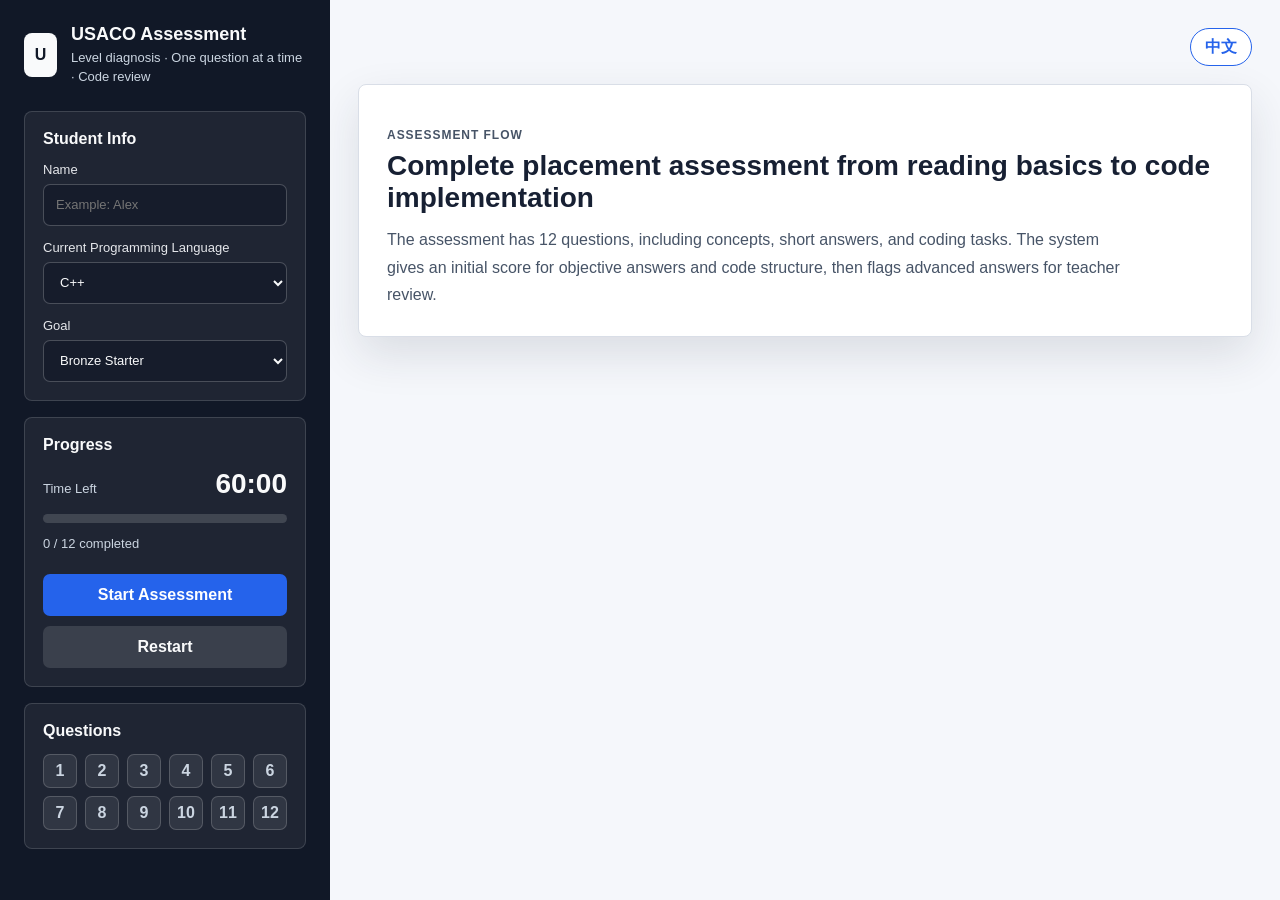
==== assessment.html @ 1975ba0e "Add AI MARATHON landing page as new site homepage New index.html introduces the AI MARATHON competit" ====
<!doctype html>
<html lang="en">
  <head>
    <meta charset="utf-8">
    <meta name="viewport" content="width=device-width, initial-scale=1">
    <title>USACO New Student Assessment</title>
    <link rel="stylesheet" href="styles.css">
  </head>
  <body>
    <main class="app-shell">
      <aside class="sidebar" aria-label="测评控制台" data-i18n-aria-label="sidebarAriaLabel">
        <div class="brand">
          <span class="brand-mark" aria-hidden="true">U</span>
          <div>
            <h1 data-i18n="brandTitle">USACO 能力评估</h1>
            <p id="brandTagline" data-i18n="brandTagline">分层诊断 · 单题作答 · 代码题复核</p>
          </div>
        </div>

        <section class="panel student-panel" aria-labelledby="student-title">
          <h2 id="student-title" data-i18n="studentTitle">学员信息</h2>
          <label>
            <span id="studentNameLabel" data-i18n="studentNameLabel">姓名</span>
            <input id="studentName" type="text" placeholder="例如：Alex" data-i18n-placeholder="studentNamePlaceholder" autocomplete="off">
          </label>
          <label>
            <span id="studentLanguageLabel" data-i18n="studentLanguageLabel">当前编程语言</span>
            <select id="studentLanguage">
              <option value="C++">C++</option>
              <option value="Python">Python</option>
              <option value="Java">Java</option>
              <option value="undecided">未确定</option>
            </select>
          </label>
          <label>
            <span id="studentGoalLabel" data-i18n="studentGoalLabel">目标</span>
            <select id="studentGoal">
              <option value="bronze-starter">Bronze 入门</option>
              <option value="bronze-to-silver">Bronze 冲 Silver</option>
              <option value="silver-to-gold">Silver 冲 Gold</option>
              <option value="gold-intensive">Gold 强化</option>
            </select>
          </label>
        </section>

        <section class="panel progress-panel" aria-labelledby="progress-title">
          <h2 id="progress-title" data-i18n="progressTitle">测评进度</h2>
          <div class="timer">
            <span id="timeLeftLabel" data-i18n="timeLeftLabel">剩余时间</span>
            <strong id="timeLeft" role="timer" aria-live="off">60:00</strong>
          </div>
          <div class="progress-track" aria-hidden="true">
            <div id="progressFill"></div>
          </div>
          <p id="progressText" aria-live="polite">0 / 12 已完成</p>
          <button id="startBtn" class="primary-btn" type="button">开始测评</button>
          <button id="resetBtn" class="secondary-btn" type="button" data-i18n="reset">重新开始</button>
        </section>

        <section class="panel question-map" aria-labelledby="map-title">
          <h2 id="map-title" data-i18n="mapTitle">题目导航</h2>
          <div id="questionMap" class="map-grid" role="list"></div>
        </section>
      </aside>

      <section class="workspace">
        <header class="topbar">
          <div class="topbar-actions">
            <button id="languageToggle" class="language-btn" type="button" data-i18n="switchLanguage">中文</button>
          </div>
        </header>

        <section id="intro" class="intro-panel">
          <div>
            <p id="introEyebrow" class="eyebrow" data-i18n="introEyebrow">Assessment Flow</p>
            <h2 id="introTitle" data-i18n="introTitle">从基础读题到代码实现的完整入班测评</h2>
            <p id="introCopy" data-i18n="introCopy">测评共 12 题，包含概念题、简答题和代码题。系统会自动初评客观题与代码结构，并在报告中标出需要老师人工复核的高阶题。</p>
          </div>
        </section>

        <section id="questionStage" class="question-stage" aria-live="polite" hidden>
          <div class="stage-head">
            <div>
              <p id="questionKicker" class="eyebrow">Question</p>
              <h2 id="questionTitle"></h2>
            </div>
            <div id="questionType" class="type-pill"></div>
          </div>

          <article class="question-card">
            <div class="question-meta">
              <span id="questionBadge" class="badge"></span>
              <span id="questionPoints" class="points"></span>
            </div>
            <p id="questionPrompt" class="prompt"></p>
            <div id="problemBlock" class="problem-block" hidden></div>
            <div id="answerArea" class="answer-area"></div>
          </article>

          <div id="feedback" class="feedback" role="status" hidden></div>

          <nav class="stage-actions" aria-label="题目操作" data-i18n-aria-label="stageActionsAriaLabel">
            <button id="prevBtn" class="secondary-btn" type="button" data-i18n="prev">上一题</button>
            <button id="saveBtn" class="primary-action" type="button" data-i18n="save">保存答案</button>
            <button id="nextBtn" class="secondary-btn" type="button" data-i18n="next">下一题</button>
            <button id="submitBtn" class="finish-btn" type="button" data-i18n="submit">提交测评</button>
          </nav>
        </section>

        <section id="report" class="report" aria-live="polite" hidden>
          <div class="report-header">
            <div>
              <p class="eyebrow" data-i18n="reportEyebrow">Assessment Report</p>
              <h2 id="reportTitle" data-i18n="reportTitle">测评报告</h2>
            </div>
            <button id="printBtn" class="secondary-btn" type="button" data-i18n="print">打印报告</button>
          </div>
          <div class="score-grid">
            <article>
              <span id="finalScoreLabel" data-i18n="finalScoreLabel">综合分</span>
              <strong id="finalScore">0</strong>
            </article>
            <article>
              <span id="recommendedLevelLabel" data-i18n="recommendedLevelLabel">推荐班型</span>
              <strong id="recommendedLevel">待评估</strong>
            </article>
            <article>
              <span id="completionRateLabel" data-i18n="completionRateLabel">完成度</span>
              <strong id="completionRate">0%</strong>
            </article>
          </div>
          <div class="report-columns">
            <div class="panel">
              <h3 id="skillBarsTitle" data-i18n="skillBarsTitle">能力雷达</h3>
              <div id="skillBars" class="skill-bars"></div>
            </div>
            <div class="panel">
              <h3 id="diagnosisTitle" data-i18n="diagnosisTitle">诊断结论</h3>
              <ul id="diagnosisList" class="diagnosis-list"></ul>
            </div>
          </div>
          <div class="panel">
            <h3 id="codeReviewTitle" data-i18n="codeReviewTitle">代码题复核清单</h3>
            <div id="codeReviewList" class="review-list"></div>
          </div>
          <div class="panel">
            <h3 id="studyPlanTitle" data-i18n="studyPlanTitle">学习路径建议</h3>
            <ol id="studyPlan" class="study-plan"></ol>
          </div>
        </section>
      </section>
    </main>

    <script src="app.js"></script>
  </body>
</html>
---- styles.css ----
:root {
  --ink: #172033;
  --muted: #667085;
  --line: #d9dee7;
  --paper: #f5f7fb;
  --surface: #ffffff;
  --accent: #2563eb;
  --accent-strong: #1747a6;
  --good: #15845b;
  --warn: #b86500;
  --danger: #b42318;
  --code: #101828;
  --shadow: 0 18px 45px rgba(31, 41, 55, 0.12);
}

* {
  box-sizing: border-box;
}

[hidden] {
  display: none !important;
}

body {
  margin: 0;
  color: var(--ink);
  background: var(--paper);
  font-family: "Segoe UI", "Microsoft YaHei", Arial, sans-serif;
}

button,
input,
select,
textarea {
  font: inherit;
}

button:disabled {
  cursor: not-allowed;
  opacity: 0.55;
}

.app-shell {
  display: grid;
  grid-template-columns: 330px minmax(0, 1fr);
  min-height: 100vh;
}

.sidebar {
  position: sticky;
  top: 0;
  height: 100vh;
  padding: 24px;
  background: #111827;
  color: #f9fafb;
  overflow-y: auto;
}

.brand {
  display: flex;
  align-items: center;
  gap: 14px;
  margin-bottom: 24px;
}

.brand-mark {
  display: grid;
  width: 44px;
  height: 44px;
  place-items: center;
  border-radius: 8px;
  background: #f9fafb;
  color: #111827;
  font-weight: 800;
}

.brand h1,
.brand p,
.panel h2,
.panel h3,
.topbar h2,
.topbar p,
.intro-panel h2,
.intro-panel h3,
.intro-panel p,
.question-card p,
.stage-head h2 {
  margin: 0;
}

.brand h1 {
  font-size: 18px;
}

.brand p {
  margin-top: 4px;
  color: #cbd5e1;
  font-size: 13px;
  line-height: 1.45;
}

.subtitle {
  max-width: 760px;
  margin-top: 6px !important;
  color: var(--muted);
  line-height: 1.45;
}

.panel {
  border: 1px solid var(--line);
  border-radius: 8px;
  background: var(--surface);
}

.sidebar .panel {
  border-color: rgba(255, 255, 255, 0.14);
  background: rgba(255, 255, 255, 0.06);
}

.student-panel,
.progress-panel,
.question-map {
  padding: 18px;
  margin-bottom: 16px;
}

.panel h2,
.panel h3 {
  font-size: 16px;
  margin-bottom: 14px;
}

label {
  display: grid;
  gap: 7px;
  margin-top: 14px;
  color: #e5e7eb;
  font-size: 13px;
}

input,
select {
  width: 100%;
  min-height: 42px;
  border: 1px solid rgba(255, 255, 255, 0.22);
  border-radius: 7px;
  padding: 0 12px;
  color: #f9fafb;
  background: rgba(17, 24, 39, 0.6);
}

select option {
  color: var(--ink);
}

.timer {
  display: flex;
  align-items: baseline;
  justify-content: space-between;
  gap: 12px;
  margin-bottom: 14px;
}

.timer span,
.progress-panel p {
  color: #cbd5e1;
  font-size: 13px;
}

.timer strong {
  font-size: 28px;
  letter-spacing: 0;
}

.progress-track {
  height: 9px;
  overflow: hidden;
  border-radius: 99px;
  background: rgba(255, 255, 255, 0.15);
}

.progress-track div {
  width: 0;
  height: 100%;
  background: #60a5fa;
  transition: width 180ms ease;
}

.primary-btn,
.secondary-btn,
.primary-action,
.finish-btn {
  min-height: 42px;
  border: 0;
  border-radius: 7px;
  padding: 0 15px;
  cursor: pointer;
  font-weight: 700;
}

.primary-btn,
.primary-action {
  color: #ffffff;
  background: var(--accent);
}

.primary-btn {
  width: 100%;
  margin-top: 10px;
}

.primary-btn:hover,
.primary-action:hover {
  background: var(--accent-strong);
}

.secondary-btn {
  color: var(--ink);
  background: #eef2f7;
}

.finish-btn {
  color: #ffffff;
  background: var(--good);
}

.sidebar .secondary-btn {
  width: 100%;
  margin-top: 10px;
  color: #f9fafb;
  background: rgba(255, 255, 255, 0.12);
}

.map-grid {
  display: grid;
  grid-template-columns: repeat(6, 1fr);
  gap: 8px;
}

.map-dot {
  min-width: 0;
  min-height: 34px;
  border: 1px solid rgba(255, 255, 255, 0.18);
  border-radius: 7px;
  color: #cbd5e1;
  background: rgba(255, 255, 255, 0.08);
  cursor: pointer;
  font-weight: 800;
}

.map-dot.done {
  color: #ffffff;
  background: rgba(37, 99, 235, 0.65);
}

.map-dot.active {
  outline: 2px solid #ffffff;
  outline-offset: 2px;
}

.workspace {
  min-width: 0;
  padding: 28px;
}

.topbar {
  display: flex;
  align-items: center;
  justify-content: flex-end;
  gap: 20px;
  margin-bottom: 18px;
}

.topbar-actions {
  display: flex;
  align-items: center;
  gap: 10px;
}

.eyebrow {
  color: var(--accent);
  font-size: 12px;
  font-weight: 800;
  letter-spacing: 0.08em;
  text-transform: uppercase;
}

.topbar h2 {
  margin-top: 5px;
  font-size: 26px;
}

.status-pill,
.type-pill {
  flex: 0 0 auto;
  border: 1px solid var(--line);
  border-radius: 999px;
  padding: 8px 14px;
  background: var(--surface);
  color: var(--muted);
  font-weight: 700;
}

.language-btn {
  flex: 0 0 auto;
  min-height: 38px;
  border: 1px solid var(--accent);
  border-radius: 999px;
  padding: 0 14px;
  color: var(--accent);
  background: #ffffff;
  cursor: pointer;
  font-weight: 800;
}

.language-btn:hover {
  color: #ffffff;
  background: var(--accent);
}

.intro-panel,
.question-stage,
.report {
  max-width: 1060px;
}

.intro-panel {
  border: 1px solid var(--line);
  border-radius: 8px;
  padding: 28px;
  background: var(--surface);
  box-shadow: var(--shadow);
}

.intro-panel h2 {
  margin-top: 5px;
  font-size: 28px;
}

.intro-panel h3 {
  margin-top: 6px;
  color: #344054;
  font-size: 19px;
  font-weight: 700;
  line-height: 1.35;
}

.intro-panel p {
  max-width: 740px;
  margin-top: 12px;
  color: #475467;
  line-height: 1.7;
}

.stage-head {
  display: flex;
  align-items: center;
  justify-content: space-between;
  gap: 18px;
  margin-bottom: 16px;
}

.stage-head h2 {
  margin-top: 5px;
  font-size: 28px;
}

.question-card {
  display: grid;
  gap: 18px;
  border: 1px solid var(--line);
  border-radius: 8px;
  padding: 24px;
  background: var(--surface);
  box-shadow: 0 8px 25px rgba(31, 41, 55, 0.06);
}

.question-meta {
  display: flex;
  justify-content: space-between;
  gap: 12px;
  color: var(--muted);
  font-size: 12px;
  font-weight: 800;
}

.badge {
  border-radius: 999px;
  padding: 5px 9px;
  background: #eef2f7;
  color: #344054;
}

.points {
  padding-top: 5px;
}

.prompt {
  color: #344054;
  font-size: 17px;
  line-height: 1.7;
}

.problem-block {
  display: grid;
  gap: 16px;
  border: 1px solid #e4e7ec;
  border-radius: 8px;
  padding: 16px;
  background: #fbfcfe;
}

.problem-block dl {
  display: grid;
  gap: 10px;
  margin: 0;
}

.problem-block dl div {
  display: grid;
  grid-template-columns: 56px minmax(0, 1fr);
  gap: 10px;
}

.problem-block dt {
  color: var(--muted);
  font-weight: 800;
}

.problem-block dd {
  margin: 0;
  color: #344054;
  line-height: 1.55;
}

.samples {
  display: grid;
  grid-template-columns: repeat(2, minmax(0, 1fr));
  gap: 12px;
}

.samples span {
  display: block;
  margin-bottom: 6px;
  color: var(--muted);
  font-size: 13px;
  font-weight: 800;
}

pre,
textarea {
  font-family: Consolas, "Cascadia Mono", "Courier New", monospace;
}

pre {
  overflow: auto;
  margin: 0;
  border-radius: 7px;
  padding: 12px;
  color: #f8fafc;
  background: var(--code);
  line-height: 1.5;
}

.options {
  display: grid;
  gap: 10px;
}

.option {
  display: grid;
  grid-template-columns: 20px minmax(0, 1fr);
  align-items: start;
  gap: 10px;
  min-height: 46px;
  border: 1px solid var(--line);
  border-radius: 7px;
  padding: 12px;
  color: var(--ink);
  background: #fbfcfe;
  cursor: pointer;
}

.option input {
  width: 16px;
  height: 16px;
  min-height: 16px;
  margin: 2px 0 0;
  accent-color: var(--accent);
}

.option:has(input:checked) {
  border-color: var(--accent);
  background: #eff6ff;
}

.written-answer,
.code-answer {
  display: grid;
  gap: 12px;
}

textarea {
  width: 100%;
  resize: vertical;
  border: 1px solid var(--line);
  border-radius: 8px;
  padding: 14px;
  color: var(--ink);
  background: #fbfcfe;
  line-height: 1.55;
}

textarea:focus {
  border-color: var(--accent);
  outline: 3px solid rgba(37, 99, 235, 0.16);
}

.written-answer p,
.rubric p {
  margin: 0;
  color: var(--muted);
  line-height: 1.6;
}

.rubric {
  border: 1px solid #e4e7ec;
  border-radius: 8px;
  padding: 14px;
  background: #fbfcfe;
}

.rubric strong {
  display: block;
  margin-bottom: 8px;
}

.rubric ul {
  margin: 0 0 10px;
  padding-left: 20px;
  color: #475467;
  line-height: 1.6;
}

.feedback {
  margin-top: 14px;
  border-radius: 8px;
  padding: 12px 14px;
  font-weight: 700;
}

.feedback.good {
  color: #075e42;
  background: #dcfce7;
}

.feedback.warn {
  color: #8a4b00;
  background: #fff4d6;
}

.stage-actions {
  display: flex;
  flex-wrap: wrap;
  justify-content: flex-end;
  gap: 10px;
  margin-top: 18px;
}

.report {
  margin-top: 24px;
  padding-top: 4px;
}

.report-header {
  display: flex;
  align-items: center;
  justify-content: space-between;
  gap: 16px;
  margin-bottom: 16px;
}

.report-header h2 {
  margin: 4px 0 0;
}

.score-grid {
  display: grid;
  grid-template-columns: repeat(3, minmax(0, 1fr));
  gap: 14px;
  margin-bottom: 16px;
}

.score-grid article {
  border: 1px solid var(--line);
  border-radius: 8px;
  padding: 18px;
  background: var(--surface);
}

.score-grid span {
  color: var(--muted);
  font-size: 13px;
}

.score-grid strong {
  display: block;
  margin-top: 8px;
  font-size: 26px;
}

.report-columns {
  display: grid;
  grid-template-columns: minmax(0, 1fr) minmax(0, 1fr);
  gap: 16px;
  margin-bottom: 16px;
}

.report .panel {
  padding: 18px;
  margin-bottom: 16px;
}

.skill-bars {
  display: grid;
  gap: 12px;
}

.skill-row {
  display: grid;
  gap: 6px;
}

.skill-label {
  display: flex;
  justify-content: space-between;
  gap: 10px;
  color: #344054;
  font-size: 13px;
  font-weight: 700;
}

.bar {
  height: 9px;
  overflow: hidden;
  border-radius: 999px;
  background: #eef2f7;
}

.bar div {
  height: 100%;
  border-radius: inherit;
  background: var(--good);
}

.diagnosis-list,
.study-plan {
  margin: 0;
  padding-left: 20px;
  color: #475467;
  line-height: 1.7;
}

.review-list {
  display: grid;
  gap: 12px;
}

.review-item {
  display: grid;
  gap: 10px;
  border: 1px solid #e4e7ec;
  border-radius: 8px;
  padding: 14px;
  background: #fbfcfe;
}

.review-item div {
  display: flex;
  justify-content: space-between;
  gap: 12px;
}

.review-item span,
.review-item p {
  color: var(--muted);
}

.review-item p {
  margin: 0;
  line-height: 1.55;
}

@media (max-width: 980px) {
  .app-shell {
    grid-template-columns: 1fr;
  }

  .sidebar {
    position: static;
    height: auto;
  }

  .intro-panel,
  .samples,
  .report-columns {
    grid-template-columns: 1fr;
  }
}

@media (max-width: 640px) {
  .workspace,
  .sidebar {
    padding: 18px;
  }

  .topbar,
  .topbar-actions,
  .stage-head,
  .report-header,
  .review-item div {
    align-items: stretch;
    flex-direction: column;
  }

  .topbar h2,
  .stage-head h2,
  .intro-panel h2 {
    font-size: 22px;
  }

  .score-grid {
    grid-template-columns: 1fr;
  }

  .stage-actions {
    justify-content: stretch;
  }

  .stage-actions button {
    flex: 1 1 140px;
  }
}

@media print {
  .sidebar,
  .intro-panel,
  .question-stage,
  #printBtn {
    display: none;
  }

  .app-shell {
    display: block;
  }

  .workspace {
    padding: 0;
  }
}
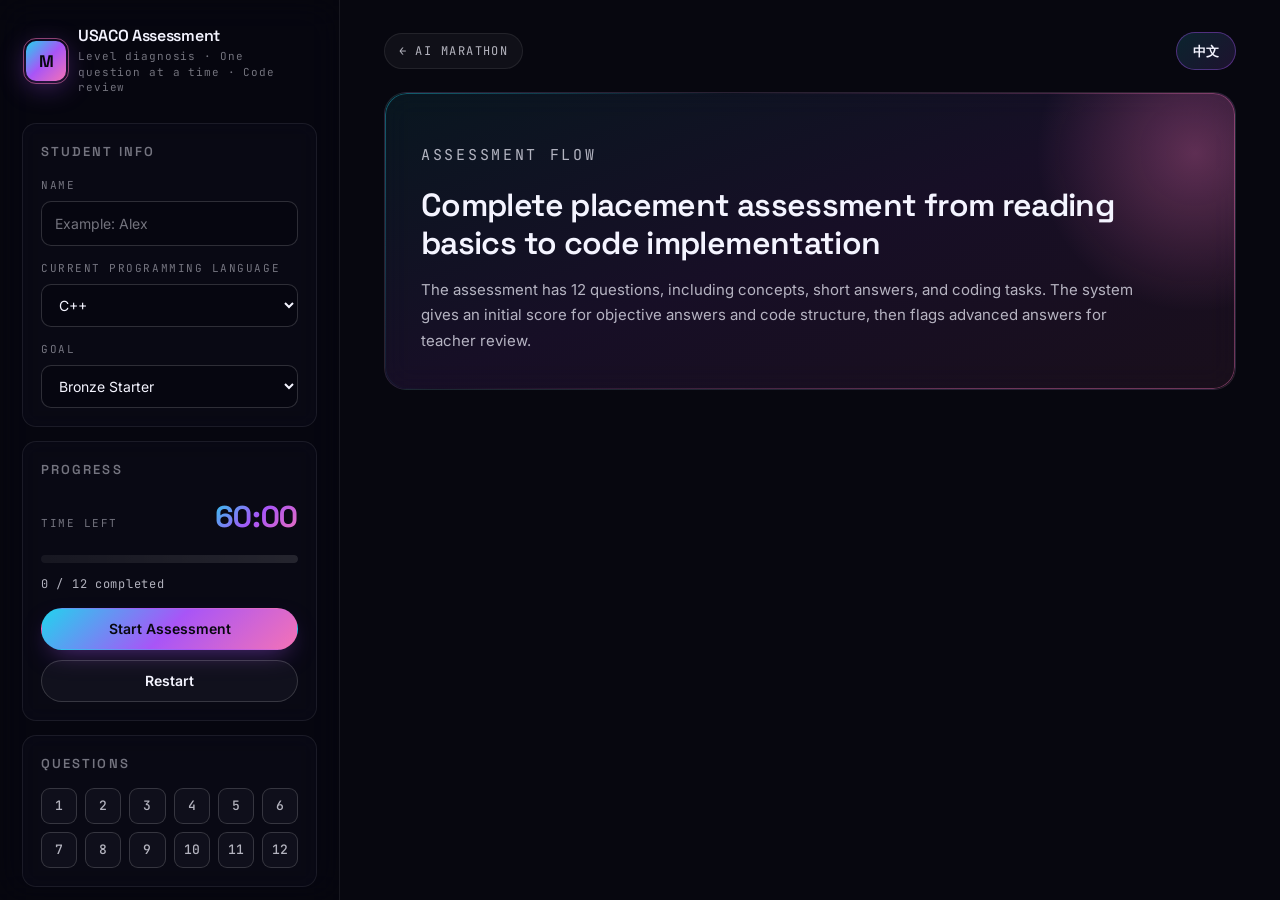
==== commit c59c4036: "Restyle assessment to match AI MARATHON homepage Brings the USACO assessment visually in line with t" ====
--- a/assessment.html
+++ b/assessment.html
@@ -3,19 +3,31 @@
   <head>
     <meta charset="utf-8">
     <meta name="viewport" content="width=device-width, initial-scale=1">
-    <title>USACO New Student Assessment</title>
+    <meta name="theme-color" content="#070713">
+    <title>USACO New Student Assessment · AI MARATHON</title>
+    <link rel="preconnect" href="https://fonts.googleapis.com">
+    <link rel="preconnect" href="https://fonts.gstatic.com" crossorigin>
+    <link href="https://fonts.googleapis.com/css2?family=Inter:wght@400;500;600;700&family=Space+Grotesk:wght@500;600;700&family=JetBrains+Mono:wght@400;500&display=swap" rel="stylesheet">
     <link rel="stylesheet" href="styles.css">
   </head>
   <body>
+    <div class="grid-bg" aria-hidden="true"></div>
+    <div class="aurora" aria-hidden="true">
+      <span class="aurora-blob blob-a"></span>
+      <span class="aurora-blob blob-b"></span>
+      <span class="aurora-blob blob-c"></span>
+    </div>
     <main class="app-shell">
       <aside class="sidebar" aria-label="测评控制台" data-i18n-aria-label="sidebarAriaLabel">
-        <div class="brand">
-          <span class="brand-mark" aria-hidden="true">U</span>
+        <a class="brand" href="index.html" title="Back to AI MARATHON">
+          <span class="brand-mark" aria-hidden="true">
+            <span class="brand-mark-pulse"></span>
+          </span>
           <div>
             <h1 data-i18n="brandTitle">USACO 能力评估</h1>
             <p id="brandTagline" data-i18n="brandTagline">分层诊断 · 单题作答 · 代码题复核</p>
           </div>
-        </div>
+        </a>
 
         <section class="panel student-panel" aria-labelledby="student-title">
           <h2 id="student-title" data-i18n="studentTitle">学员信息</h2>
@@ -65,6 +77,10 @@
 
       <section class="workspace">
         <header class="topbar">
+          <a class="back-link" href="index.html">
+            <span aria-hidden="true">←</span>
+            <span>AI MARATHON</span>
+          </a>
           <div class="topbar-actions">
             <button id="languageToggle" class="language-btn" type="button" data-i18n="switchLanguage">中文</button>
           </div>
--- a/styles.css
+++ b/styles.css
@@ -1,16 +1,39 @@
+/* ─────────────────────────────────────────
+   USACO Assessment · Styled to match AI MARATHON
+   ───────────────────────────────────────── */
+
 :root {
-  --ink: #172033;
-  --muted: #667085;
-  --line: #d9dee7;
-  --paper: #f5f7fb;
-  --surface: #ffffff;
-  --accent: #2563eb;
-  --accent-strong: #1747a6;
-  --good: #15845b;
-  --warn: #b86500;
-  --danger: #b42318;
-  --code: #101828;
-  --shadow: 0 18px 45px rgba(31, 41, 55, 0.12);
+  --bg: #07070f;
+  --bg-elev: #0d0d1a;
+  --surface: rgba(20, 20, 36, 0.6);
+  --surface-strong: rgba(28, 28, 48, 0.82);
+  --surface-soft: rgba(255, 255, 255, 0.04);
+  --line: rgba(255, 255, 255, 0.08);
+  --line-strong: rgba(255, 255, 255, 0.16);
+
+  --text: #f4f4ff;
+  --text-dim: rgba(244, 244, 255, 0.72);
+  --text-mute: rgba(244, 244, 255, 0.46);
+  --text-on-grad: #08080f;
+
+  --accent: #22d3ee;
+  --accent-2: #a855f7;
+  --accent-3: #f472b6;
+  --accent-warm: #fbbf24;
+  --accent-good: #4ade80;
+  --accent-warn: #fb923c;
+  --accent-danger: #f87171;
+
+  --grad-hero: linear-gradient(135deg, #22d3ee 0%, #a855f7 50%, #f472b6 100%);
+  --grad-soft: linear-gradient(135deg, rgba(34, 211, 238, 0.18), rgba(168, 85, 247, 0.18) 50%, rgba(244, 114, 182, 0.18));
+
+  --radius: 14px;
+  --radius-lg: 22px;
+  --radius-sm: 10px;
+
+  --font-display: "Space Grotesk", "Inter", "Microsoft YaHei", system-ui, sans-serif;
+  --font-body: "Inter", "Microsoft YaHei", system-ui, sans-serif;
+  --font-mono: "JetBrains Mono", ui-monospace, "SF Mono", Consolas, "Cascadia Mono", monospace;
 }
 
 * {
@@ -21,11 +44,20 @@
   display: none !important;
 }
 
+html {
+  background: var(--bg);
+}
+
 body {
   margin: 0;
-  color: var(--ink);
-  background: var(--paper);
-  font-family: "Segoe UI", "Microsoft YaHei", Arial, sans-serif;
+  color: var(--text);
+  background: var(--bg);
+  font-family: var(--font-body);
+  line-height: 1.55;
+  -webkit-font-smoothing: antialiased;
+  text-rendering: optimizeLegibility;
+  position: relative;
+  overflow-x: hidden;
 }
 
 button,
@@ -33,125 +65,250 @@
 select,
 textarea {
   font: inherit;
+  color: inherit;
 }
 
 button:disabled {
   cursor: not-allowed;
-  opacity: 0.55;
-}
+  opacity: 0.5;
+}
+
+a { color: inherit; text-decoration: none; }
+
+/* ─── Background atmosphere (toned down for assessment use) ─── */
+
+.grid-bg {
+  position: fixed;
+  inset: 0;
+  pointer-events: none;
+  background-image:
+    linear-gradient(rgba(255, 255, 255, 0.028) 1px, transparent 1px),
+    linear-gradient(90deg, rgba(255, 255, 255, 0.028) 1px, transparent 1px);
+  background-size: 64px 64px;
+  mask-image: radial-gradient(ellipse at top, rgba(0, 0, 0, 0.85) 0%, transparent 70%);
+  z-index: -2;
+}
+
+.aurora {
+  position: fixed;
+  inset: -10vmax;
+  pointer-events: none;
+  filter: blur(90px);
+  z-index: -1;
+  opacity: 0.32;
+}
+
+.aurora-blob {
+  position: absolute;
+  width: 50vmax;
+  height: 50vmax;
+  border-radius: 50%;
+  mix-blend-mode: screen;
+  animation: drift 32s ease-in-out infinite;
+}
+.blob-a { background: #22d3ee; top: -20vmax; left: -15vmax; }
+.blob-b { background: #a855f7; top: 10vmax; right: -20vmax; animation-delay: -10s; animation-duration: 38s; }
+.blob-c { background: #f472b6; bottom: -25vmax; left: 30vmax; animation-delay: -18s; animation-duration: 42s; }
+
+@keyframes drift {
+  0%, 100% { transform: translate3d(0, 0, 0) scale(1); }
+  33% { transform: translate3d(8vmax, -6vmax, 0) scale(1.1); }
+  66% { transform: translate3d(-6vmax, 4vmax, 0) scale(0.9); }
+}
+
+@media (prefers-reduced-motion: reduce) {
+  .aurora-blob, .brand-mark-pulse { animation: none !important; }
+}
+
+/* ─── Typography ─── */
+
+h1, h2, h3 {
+  font-family: var(--font-display);
+  font-weight: 600;
+  letter-spacing: -0.02em;
+  margin: 0;
+}
+
+p { margin: 0; }
+
+::selection { background: rgba(168, 85, 247, 0.4); color: var(--text); }
+
+/* ─── App shell ─── */
 
 .app-shell {
   display: grid;
-  grid-template-columns: 330px minmax(0, 1fr);
+  grid-template-columns: 340px minmax(0, 1fr);
   min-height: 100vh;
-}
+  position: relative;
+  z-index: 1;
+}
+
+/* ─── Sidebar ─── */
 
 .sidebar {
   position: sticky;
   top: 0;
   height: 100vh;
-  padding: 24px;
-  background: #111827;
-  color: #f9fafb;
+  padding: 22px;
+  background: rgba(7, 7, 15, 0.7);
+  backdrop-filter: saturate(140%) blur(18px);
+  -webkit-backdrop-filter: saturate(140%) blur(18px);
+  border-right: 1px solid var(--line);
   overflow-y: auto;
-}
+  scrollbar-width: thin;
+  scrollbar-color: rgba(168, 85, 247, 0.4) transparent;
+}
+
+.sidebar::-webkit-scrollbar { width: 6px; }
+.sidebar::-webkit-scrollbar-thumb { background: rgba(168, 85, 247, 0.4); border-radius: 999px; }
 
 .brand {
   display: flex;
   align-items: center;
-  gap: 14px;
+  gap: 12px;
   margin-bottom: 24px;
+  padding: 4px;
+  border-radius: 12px;
+  transition: background 0.2s ease;
+}
+
+.brand:hover {
+  background: var(--surface-soft);
 }
 
 .brand-mark {
-  display: grid;
-  width: 44px;
-  height: 44px;
+  position: relative;
+  width: 40px;
+  height: 40px;
+  border-radius: 10px;
+  background: var(--grad-hero);
+  display: inline-grid;
   place-items: center;
-  border-radius: 8px;
-  background: #f9fafb;
-  color: #111827;
-  font-weight: 800;
-}
-
-.brand h1,
-.brand p,
-.panel h2,
-.panel h3,
-.topbar h2,
-.topbar p,
-.intro-panel h2,
-.intro-panel h3,
-.intro-panel p,
-.question-card p,
-.stage-head h2 {
+  flex-shrink: 0;
+  box-shadow: 0 6px 26px rgba(168, 85, 247, 0.35);
+}
+.brand-mark::before {
+  content: "M";
+  font-family: var(--font-display);
+  font-weight: 700;
+  color: var(--text-on-grad);
+  font-size: 1.05rem;
+}
+.brand-mark-pulse {
+  position: absolute;
+  inset: -3px;
+  border-radius: 13px;
+  border: 1px solid rgba(244, 114, 182, 0.55);
+  animation: pulse 2.4s ease-out infinite;
+}
+@keyframes pulse {
+  0% { transform: scale(0.95); opacity: 0.9; }
+  100% { transform: scale(1.4); opacity: 0; }
+}
+
+.brand h1 {
+  font-size: 16px;
+  font-weight: 600;
+  color: var(--text);
+  line-height: 1.2;
   margin: 0;
 }
 
-.brand h1 {
-  font-size: 18px;
-}
-
 .brand p {
-  margin-top: 4px;
-  color: #cbd5e1;
-  font-size: 13px;
-  line-height: 1.45;
-}
-
-.subtitle {
-  max-width: 760px;
-  margin-top: 6px !important;
-  color: var(--muted);
-  line-height: 1.45;
-}
+  margin: 4px 0 0;
+  font-family: var(--font-mono);
+  font-size: 11px;
+  letter-spacing: 0.08em;
+  color: var(--text-mute);
+  line-height: 1.4;
+}
+
+/* Sidebar panels */
 
 .panel {
   border: 1px solid var(--line);
-  border-radius: 8px;
+  border-radius: var(--radius);
   background: var(--surface);
+  backdrop-filter: blur(10px);
+  -webkit-backdrop-filter: blur(10px);
 }
 
 .sidebar .panel {
-  border-color: rgba(255, 255, 255, 0.14);
-  background: rgba(255, 255, 255, 0.06);
+  background: rgba(13, 13, 26, 0.6);
 }
 
 .student-panel,
 .progress-panel,
 .question-map {
   padding: 18px;
-  margin-bottom: 16px;
-}
-
-.panel h2,
+  margin-bottom: 14px;
+}
+
+.panel h2 {
+  font-family: var(--font-display);
+  font-size: 13px;
+  font-weight: 600;
+  letter-spacing: 0.16em;
+  text-transform: uppercase;
+  color: var(--text-mute);
+  margin: 0 0 14px;
+}
+
 .panel h3 {
   font-size: 16px;
-  margin-bottom: 14px;
-}
+  margin: 0 0 14px;
+  color: var(--text);
+}
+
+/* Sidebar form labels */
 
 label {
   display: grid;
   gap: 7px;
   margin-top: 14px;
-  color: #e5e7eb;
-  font-size: 13px;
+  font-family: var(--font-mono);
+  font-size: 11px;
+  letter-spacing: 0.14em;
+  text-transform: uppercase;
+  color: var(--text-mute);
 }
 
 input,
-select {
+select,
+textarea {
   width: 100%;
-  min-height: 42px;
-  border: 1px solid rgba(255, 255, 255, 0.22);
-  border-radius: 7px;
-  padding: 0 12px;
-  color: #f9fafb;
-  background: rgba(17, 24, 39, 0.6);
+  border: 1px solid var(--line-strong);
+  border-radius: var(--radius-sm);
+  padding: 11px 13px;
+  color: var(--text);
+  background: rgba(7, 7, 15, 0.55);
+  font-family: var(--font-body);
+  font-size: 14px;
+  letter-spacing: normal;
+  text-transform: none;
+  transition: border-color 0.2s ease, background 0.2s ease, box-shadow 0.2s ease;
+}
+
+input:focus,
+select:focus,
+textarea:focus {
+  outline: none;
+  border-color: var(--accent);
+  background: rgba(7, 7, 15, 0.85);
+  box-shadow: 0 0 0 3px rgba(34, 211, 238, 0.15);
+}
+
+input::placeholder,
+textarea::placeholder {
+  color: var(--text-mute);
 }
 
 select option {
-  color: var(--ink);
-}
+  background: var(--bg-elev);
+  color: var(--text);
+}
+
+/* Timer */
 
 .timer {
   display: flex;
@@ -161,114 +318,226 @@
   margin-bottom: 14px;
 }
 
-.timer span,
-.progress-panel p {
-  color: #cbd5e1;
-  font-size: 13px;
+.timer span {
+  font-family: var(--font-mono);
+  font-size: 11px;
+  letter-spacing: 0.14em;
+  text-transform: uppercase;
+  color: var(--text-mute);
 }
 
 .timer strong {
-  font-size: 28px;
-  letter-spacing: 0;
-}
+  font-family: var(--font-display);
+  font-size: 30px;
+  font-weight: 700;
+  letter-spacing: -0.01em;
+  background: var(--grad-hero);
+  -webkit-background-clip: text;
+  background-clip: text;
+  color: transparent;
+  font-variant-numeric: tabular-nums;
+}
+
+/* Progress */
 
 .progress-track {
-  height: 9px;
+  height: 8px;
   overflow: hidden;
-  border-radius: 99px;
-  background: rgba(255, 255, 255, 0.15);
+  border-radius: 999px;
+  background: rgba(255, 255, 255, 0.06);
+  position: relative;
+}
+
+.progress-track::before {
+  content: "";
+  position: absolute;
+  inset: 0;
+  border-radius: inherit;
+  background: linear-gradient(90deg, transparent, rgba(255, 255, 255, 0.06));
 }
 
 .progress-track div {
   width: 0;
   height: 100%;
-  background: #60a5fa;
-  transition: width 180ms ease;
-}
+  background: var(--grad-hero);
+  box-shadow: 0 0 18px rgba(168, 85, 247, 0.6);
+  transition: width 250ms ease;
+  position: relative;
+  z-index: 1;
+}
+
+.progress-panel p {
+  margin: 12px 0 0;
+  font-family: var(--font-mono);
+  font-size: 12px;
+  letter-spacing: 0.06em;
+  color: var(--text-dim);
+}
+
+/* Buttons (sidebar variants below in shared block) */
+
+/* Question map */
+
+.map-grid {
+  display: grid;
+  grid-template-columns: repeat(6, 1fr);
+  gap: 8px;
+}
+
+.map-dot {
+  min-width: 0;
+  min-height: 36px;
+  border: 1px solid var(--line-strong);
+  border-radius: 9px;
+  font-family: var(--font-mono);
+  font-size: 13px;
+  font-weight: 500;
+  color: var(--text-dim);
+  background: rgba(255, 255, 255, 0.03);
+  cursor: pointer;
+  transition: transform 0.15s ease, border-color 0.2s ease, background 0.2s ease;
+}
+
+.map-dot:hover {
+  border-color: var(--accent);
+  color: var(--text);
+  transform: translateY(-1px);
+}
+
+.map-dot.done {
+  color: var(--text-on-grad);
+  background: var(--grad-hero);
+  border-color: transparent;
+  font-weight: 700;
+}
+
+.map-dot.active {
+  outline: 2px solid var(--accent);
+  outline-offset: 2px;
+  color: var(--text);
+  border-color: var(--accent);
+}
+
+/* ─── Buttons (shared) ─── */
 
 .primary-btn,
 .secondary-btn,
 .primary-action,
-.finish-btn {
+.finish-btn,
+.language-btn {
   min-height: 42px;
-  border: 0;
-  border-radius: 7px;
-  padding: 0 15px;
+  padding: 0 18px;
+  border-radius: 999px;
+  font-family: var(--font-body);
+  font-size: 14px;
+  font-weight: 600;
+  letter-spacing: normal;
+  text-transform: none;
   cursor: pointer;
-  font-weight: 700;
+  border: 1px solid transparent;
+  display: inline-flex;
+  align-items: center;
+  justify-content: center;
+  gap: 8px;
+  transition: transform 0.18s ease, box-shadow 0.2s ease, border-color 0.2s ease, background 0.2s ease;
 }
 
 .primary-btn,
 .primary-action {
-  color: #ffffff;
-  background: var(--accent);
+  background: var(--grad-hero);
+  color: var(--text-on-grad);
+  box-shadow: 0 10px 26px -10px rgba(168, 85, 247, 0.55);
+}
+
+.primary-btn:hover:not(:disabled),
+.primary-action:hover:not(:disabled) {
+  transform: translateY(-1px);
+  box-shadow: 0 14px 34px -10px rgba(244, 114, 182, 0.6);
 }
 
 .primary-btn {
   width: 100%;
-  margin-top: 10px;
-}
-
-.primary-btn:hover,
-.primary-action:hover {
-  background: var(--accent-strong);
+  margin-top: 14px;
 }
 
 .secondary-btn {
-  color: var(--ink);
-  background: #eef2f7;
+  background: rgba(255, 255, 255, 0.04);
+  border-color: var(--line-strong);
+  color: var(--text);
+}
+
+.secondary-btn:hover:not(:disabled) {
+  background: rgba(255, 255, 255, 0.08);
+  border-color: var(--accent-2);
 }
 
 .finish-btn {
-  color: #ffffff;
-  background: var(--good);
+  background: linear-gradient(135deg, #4ade80, #22d3ee);
+  color: var(--text-on-grad);
+  box-shadow: 0 10px 26px -10px rgba(74, 222, 128, 0.5);
+}
+
+.finish-btn:hover:not(:disabled) {
+  transform: translateY(-1px);
+  box-shadow: 0 14px 34px -10px rgba(34, 211, 238, 0.6);
 }
 
 .sidebar .secondary-btn {
   width: 100%;
   margin-top: 10px;
-  color: #f9fafb;
-  background: rgba(255, 255, 255, 0.12);
-}
-
-.map-grid {
-  display: grid;
-  grid-template-columns: repeat(6, 1fr);
-  gap: 8px;
-}
-
-.map-dot {
-  min-width: 0;
-  min-height: 34px;
-  border: 1px solid rgba(255, 255, 255, 0.18);
-  border-radius: 7px;
-  color: #cbd5e1;
-  background: rgba(255, 255, 255, 0.08);
-  cursor: pointer;
-  font-weight: 800;
-}
-
-.map-dot.done {
-  color: #ffffff;
-  background: rgba(37, 99, 235, 0.65);
-}
-
-.map-dot.active {
-  outline: 2px solid #ffffff;
-  outline-offset: 2px;
-}
+}
+
+.language-btn {
+  min-height: 38px;
+  padding: 0 16px;
+  background: linear-gradient(135deg, rgba(34, 211, 238, 0.14), rgba(168, 85, 247, 0.14));
+  border-color: rgba(168, 85, 247, 0.4);
+  color: var(--text);
+  font-size: 13px;
+}
+
+.language-btn:hover {
+  border-color: var(--accent-3);
+  background: linear-gradient(135deg, rgba(34, 211, 238, 0.24), rgba(244, 114, 182, 0.24));
+  transform: translateY(-1px);
+}
+
+/* ─── Workspace ─── */
 
 .workspace {
   min-width: 0;
-  padding: 28px;
+  padding: 32px clamp(20px, 4vw, 44px) 60px;
 }
 
 .topbar {
   display: flex;
   align-items: center;
-  justify-content: flex-end;
+  justify-content: space-between;
   gap: 20px;
-  margin-bottom: 18px;
+  margin-bottom: 22px;
+}
+
+.back-link {
+  display: inline-flex;
+  align-items: center;
+  gap: 8px;
+  padding: 8px 14px;
+  border-radius: 999px;
+  border: 1px solid var(--line);
+  background: var(--surface-soft);
+  font-family: var(--font-mono);
+  font-size: 12px;
+  letter-spacing: 0.12em;
+  text-transform: uppercase;
+  color: var(--text-dim);
+  transition: color 0.2s ease, border-color 0.2s ease, background 0.2s ease, transform 0.2s ease;
+}
+
+.back-link:hover {
+  color: var(--text);
+  border-color: var(--accent-2);
+  background: rgba(168, 85, 247, 0.08);
+  transform: translateX(-2px);
 }
 
 .topbar-actions {
@@ -278,136 +547,178 @@
 }
 
 .eyebrow {
-  color: var(--accent);
-  font-size: 12px;
-  font-weight: 800;
-  letter-spacing: 0.08em;
+  display: inline-flex;
+  align-items: center;
+  gap: 0.5rem;
+  font-family: var(--font-mono);
+  font-size: 11px;
+  letter-spacing: 0.18em;
   text-transform: uppercase;
-}
-
-.topbar h2 {
-  margin-top: 5px;
-  font-size: 26px;
-}
+  color: var(--text-mute);
+  margin-bottom: 0.6rem;
+}
+
+/* Pills */
 
 .status-pill,
 .type-pill {
   flex: 0 0 auto;
-  border: 1px solid var(--line);
+  border: 1px solid var(--line-strong);
   border-radius: 999px;
-  padding: 8px 14px;
+  padding: 6px 14px;
   background: var(--surface);
-  color: var(--muted);
-  font-weight: 700;
-}
-
-.language-btn {
-  flex: 0 0 auto;
-  min-height: 38px;
-  border: 1px solid var(--accent);
-  border-radius: 999px;
-  padding: 0 14px;
-  color: var(--accent);
-  background: #ffffff;
-  cursor: pointer;
-  font-weight: 800;
-}
-
-.language-btn:hover {
-  color: #ffffff;
-  background: var(--accent);
-}
+  color: var(--text-dim);
+  font-family: var(--font-mono);
+  font-size: 11px;
+  letter-spacing: 0.14em;
+  text-transform: uppercase;
+  font-weight: 500;
+}
+
+.type-pill {
+  background: linear-gradient(135deg, rgba(34, 211, 238, 0.14), rgba(168, 85, 247, 0.14));
+  border-color: rgba(168, 85, 247, 0.35);
+  color: var(--text);
+}
+
+/* Intro / question / report containers */
 
 .intro-panel,
 .question-stage,
 .report {
-  max-width: 1060px;
+  max-width: 1080px;
 }
 
 .intro-panel {
+  position: relative;
   border: 1px solid var(--line);
-  border-radius: 8px;
-  padding: 28px;
-  background: var(--surface);
-  box-shadow: var(--shadow);
+  border-radius: var(--radius-lg);
+  padding: clamp(24px, 4vw, 36px);
+  background: linear-gradient(160deg, rgba(34, 211, 238, 0.08), rgba(168, 85, 247, 0.1) 50%, rgba(244, 114, 182, 0.08));
+  backdrop-filter: blur(14px);
+  overflow: hidden;
+}
+
+.intro-panel::before {
+  content: "";
+  position: absolute;
+  top: -100px;
+  right: -120px;
+  width: 320px;
+  height: 320px;
+  background: radial-gradient(circle, rgba(244, 114, 182, 0.32), transparent 70%);
+  pointer-events: none;
+}
+
+.intro-panel::after {
+  content: "";
+  position: absolute;
+  inset: 0;
+  border-radius: inherit;
+  padding: 1px;
+  background: linear-gradient(135deg, rgba(34, 211, 238, 0.4), transparent 30%, rgba(244, 114, 182, 0.4) 80%);
+  -webkit-mask: linear-gradient(#000 0 0) content-box, linear-gradient(#000 0 0);
+  -webkit-mask-composite: xor;
+  mask-composite: exclude;
+  pointer-events: none;
+}
+
+.intro-panel > div {
+  position: relative;
+  z-index: 1;
 }
 
 .intro-panel h2 {
-  margin-top: 5px;
-  font-size: 28px;
+  margin: 8px 0 0;
+  font-size: clamp(24px, 3vw, 32px);
+  line-height: 1.2;
 }
 
 .intro-panel h3 {
-  margin-top: 6px;
-  color: #344054;
-  font-size: 19px;
-  font-weight: 700;
-  line-height: 1.35;
+  margin: 8px 0 0;
+  color: var(--text);
+  font-size: 18px;
+  font-weight: 600;
+  line-height: 1.4;
 }
 
 .intro-panel p {
-  max-width: 740px;
-  margin-top: 12px;
-  color: #475467;
+  max-width: 720px;
+  margin-top: 14px;
+  color: var(--text-dim);
+  font-size: 15px;
   line-height: 1.7;
 }
+
+/* ─── Question stage ─── */
 
 .stage-head {
   display: flex;
   align-items: center;
   justify-content: space-between;
   gap: 18px;
-  margin-bottom: 16px;
+  margin-bottom: 18px;
 }
 
 .stage-head h2 {
-  margin-top: 5px;
-  font-size: 28px;
+  margin-top: 6px;
+  font-size: clamp(22px, 2.6vw, 28px);
+  line-height: 1.2;
 }
 
 .question-card {
   display: grid;
   gap: 18px;
   border: 1px solid var(--line);
-  border-radius: 8px;
-  padding: 24px;
+  border-radius: var(--radius-lg);
+  padding: clamp(20px, 3vw, 28px);
   background: var(--surface);
-  box-shadow: 0 8px 25px rgba(31, 41, 55, 0.06);
+  backdrop-filter: blur(14px);
+  -webkit-backdrop-filter: blur(14px);
+  box-shadow: 0 30px 60px -30px rgba(34, 211, 238, 0.18);
 }
 
 .question-meta {
   display: flex;
   justify-content: space-between;
+  align-items: center;
   gap: 12px;
-  color: var(--muted);
-  font-size: 12px;
-  font-weight: 800;
+  font-family: var(--font-mono);
+  font-size: 11px;
+  letter-spacing: 0.14em;
+  text-transform: uppercase;
+  color: var(--text-mute);
 }
 
 .badge {
   border-radius: 999px;
-  padding: 5px 9px;
-  background: #eef2f7;
-  color: #344054;
+  padding: 5px 12px;
+  background: rgba(34, 211, 238, 0.12);
+  border: 1px solid rgba(34, 211, 238, 0.25);
+  color: var(--accent);
+  font-weight: 500;
 }
 
 .points {
-  padding-top: 5px;
+  color: var(--accent-warm);
+  font-weight: 500;
 }
 
 .prompt {
-  color: #344054;
-  font-size: 17px;
+  color: var(--text);
+  font-size: 16px;
   line-height: 1.7;
 }
 
+/* Problem block */
+
 .problem-block {
   display: grid;
   gap: 16px;
-  border: 1px solid #e4e7ec;
-  border-radius: 8px;
-  padding: 16px;
-  background: #fbfcfe;
+  border: 1px solid var(--line);
+  border-radius: var(--radius);
+  padding: 18px;
+  background: rgba(7, 7, 15, 0.45);
 }
 
 .problem-block dl {
@@ -418,49 +729,80 @@
 
 .problem-block dl div {
   display: grid;
-  grid-template-columns: 56px minmax(0, 1fr);
-  gap: 10px;
+  grid-template-columns: 80px minmax(0, 1fr);
+  gap: 12px;
 }
 
 .problem-block dt {
-  color: var(--muted);
-  font-weight: 800;
+  font-family: var(--font-mono);
+  font-size: 11px;
+  letter-spacing: 0.14em;
+  text-transform: uppercase;
+  color: var(--text-mute);
+  padding-top: 2px;
 }
 
 .problem-block dd {
   margin: 0;
-  color: #344054;
-  line-height: 1.55;
-}
+  color: var(--text-dim);
+  line-height: 1.6;
+}
+
+/* Samples (input/output blocks) */
 
 .samples {
   display: grid;
   grid-template-columns: repeat(2, minmax(0, 1fr));
-  gap: 12px;
+  gap: 14px;
+}
+
+.samples > div {
+  border-radius: var(--radius);
+  overflow: hidden;
+  border: 1px solid var(--line);
+  background: rgba(10, 10, 22, 0.7);
 }
 
 .samples span {
   display: block;
-  margin-bottom: 6px;
-  color: var(--muted);
-  font-size: 13px;
-  font-weight: 800;
-}
-
-pre,
-textarea {
-  font-family: Consolas, "Cascadia Mono", "Courier New", monospace;
-}
+  padding: 8px 12px;
+  border-bottom: 1px solid var(--line);
+  background: rgba(255, 255, 255, 0.025);
+  font-family: var(--font-mono);
+  font-size: 11px;
+  letter-spacing: 0.14em;
+  text-transform: uppercase;
+  color: var(--accent);
+}
+
+.samples pre {
+  border-radius: 0;
+  margin: 0;
+  background: transparent;
+  padding: 12px 14px;
+}
+
+/* Code blocks */
 
 pre {
   overflow: auto;
   margin: 0;
-  border-radius: 7px;
-  padding: 12px;
-  color: #f8fafc;
-  background: var(--code);
-  line-height: 1.5;
-}
+  border-radius: var(--radius-sm);
+  padding: 14px 16px;
+  color: #e0e7ff;
+  background: rgba(7, 7, 15, 0.85);
+  border: 1px solid var(--line);
+  font-family: var(--font-mono);
+  font-size: 13px;
+  line-height: 1.6;
+  scrollbar-width: thin;
+  scrollbar-color: rgba(168, 85, 247, 0.4) transparent;
+}
+
+pre::-webkit-scrollbar { height: 6px; width: 6px; }
+pre::-webkit-scrollbar-thumb { background: rgba(168, 85, 247, 0.4); border-radius: 999px; }
+
+/* Options (multiple choice) */
 
 .options {
   display: grid;
@@ -469,30 +811,49 @@
 
 .option {
   display: grid;
-  grid-template-columns: 20px minmax(0, 1fr);
+  grid-template-columns: 22px minmax(0, 1fr);
   align-items: start;
-  gap: 10px;
-  min-height: 46px;
+  gap: 12px;
+  min-height: 48px;
   border: 1px solid var(--line);
-  border-radius: 7px;
-  padding: 12px;
-  color: var(--ink);
-  background: #fbfcfe;
+  border-radius: var(--radius);
+  padding: 14px 16px;
+  color: var(--text);
+  background: rgba(255, 255, 255, 0.02);
   cursor: pointer;
+  font-family: var(--font-body);
+  font-size: 14px;
+  font-weight: 400;
+  letter-spacing: normal;
+  text-transform: none;
+  margin-top: 0;
+  transition: border-color 0.2s ease, background 0.2s ease, transform 0.15s ease;
+}
+
+.option:hover {
+  border-color: var(--accent-2);
+  background: rgba(168, 85, 247, 0.06);
+  transform: translateX(2px);
 }
 
 .option input {
-  width: 16px;
-  height: 16px;
-  min-height: 16px;
-  margin: 2px 0 0;
+  width: 18px;
+  height: 18px;
+  min-height: 18px;
+  margin: 1px 0 0;
+  padding: 0;
+  background: transparent;
+  border: 0;
   accent-color: var(--accent);
 }
 
 .option:has(input:checked) {
   border-color: var(--accent);
-  background: #eff6ff;
-}
+  background: linear-gradient(135deg, rgba(34, 211, 238, 0.12), rgba(168, 85, 247, 0.1));
+  box-shadow: 0 0 0 1px rgba(34, 211, 238, 0.4) inset;
+}
+
+/* Written / code answer wrappers */
 
 .written-answer,
 .code-answer {
@@ -500,72 +861,87 @@
   gap: 12px;
 }
 
-textarea {
-  width: 100%;
+.code-answer textarea,
+.written-answer textarea {
+  font-family: var(--font-mono);
+  font-size: 13px;
+  line-height: 1.7;
+  min-height: 200px;
+  padding: 14px 16px;
   resize: vertical;
-  border: 1px solid var(--line);
-  border-radius: 8px;
-  padding: 14px;
-  color: var(--ink);
-  background: #fbfcfe;
-  line-height: 1.55;
-}
-
-textarea:focus {
-  border-color: var(--accent);
-  outline: 3px solid rgba(37, 99, 235, 0.16);
+  background: rgba(7, 7, 15, 0.7);
+  border-color: var(--line-strong);
 }
 
 .written-answer p,
 .rubric p {
   margin: 0;
-  color: var(--muted);
-  line-height: 1.6;
+  color: var(--text-dim);
+  font-size: 14px;
+  line-height: 1.65;
 }
 
 .rubric {
-  border: 1px solid #e4e7ec;
-  border-radius: 8px;
-  padding: 14px;
-  background: #fbfcfe;
+  border: 1px solid var(--line);
+  border-radius: var(--radius);
+  padding: 16px;
+  background: rgba(7, 7, 15, 0.4);
 }
 
 .rubric strong {
   display: block;
   margin-bottom: 8px;
+  font-family: var(--font-mono);
+  font-size: 11px;
+  letter-spacing: 0.14em;
+  text-transform: uppercase;
+  color: var(--accent);
+  font-weight: 600;
 }
 
 .rubric ul {
   margin: 0 0 10px;
   padding-left: 20px;
-  color: #475467;
-  line-height: 1.6;
-}
+  color: var(--text-dim);
+  font-size: 14px;
+  line-height: 1.65;
+}
+
+/* Feedback */
 
 .feedback {
   margin-top: 14px;
-  border-radius: 8px;
-  padding: 12px 14px;
-  font-weight: 700;
+  border-radius: var(--radius);
+  padding: 14px 18px;
+  font-weight: 500;
+  font-size: 14px;
+  line-height: 1.55;
+  border: 1px solid transparent;
 }
 
 .feedback.good {
-  color: #075e42;
-  background: #dcfce7;
+  color: #bbf7d0;
+  background: rgba(74, 222, 128, 0.08);
+  border-color: rgba(74, 222, 128, 0.3);
 }
 
 .feedback.warn {
-  color: #8a4b00;
-  background: #fff4d6;
-}
+  color: #fed7aa;
+  background: rgba(251, 146, 60, 0.08);
+  border-color: rgba(251, 146, 60, 0.3);
+}
+
+/* Stage actions */
 
 .stage-actions {
   display: flex;
   flex-wrap: wrap;
   justify-content: flex-end;
   gap: 10px;
-  margin-top: 18px;
-}
+  margin-top: 22px;
+}
+
+/* ─── Report ─── */
 
 .report {
   margin-top: 24px;
@@ -577,89 +953,138 @@
   align-items: center;
   justify-content: space-between;
   gap: 16px;
-  margin-bottom: 16px;
+  margin-bottom: 22px;
 }
 
 .report-header h2 {
-  margin: 4px 0 0;
+  margin: 6px 0 0;
+  font-size: clamp(24px, 3vw, 32px);
 }
 
 .score-grid {
   display: grid;
   grid-template-columns: repeat(3, minmax(0, 1fr));
   gap: 14px;
-  margin-bottom: 16px;
+  margin-bottom: 18px;
 }
 
 .score-grid article {
+  position: relative;
   border: 1px solid var(--line);
-  border-radius: 8px;
-  padding: 18px;
+  border-radius: var(--radius-lg);
+  padding: 22px;
   background: var(--surface);
+  backdrop-filter: blur(10px);
+  overflow: hidden;
+}
+
+.score-grid article::before {
+  content: "";
+  position: absolute;
+  inset: 0;
+  border-radius: inherit;
+  padding: 1px;
+  background: var(--grad-soft);
+  -webkit-mask: linear-gradient(#000 0 0) content-box, linear-gradient(#000 0 0);
+  -webkit-mask-composite: xor;
+  mask-composite: exclude;
+  pointer-events: none;
+  opacity: 0.5;
 }
 
 .score-grid span {
-  color: var(--muted);
-  font-size: 13px;
+  font-family: var(--font-mono);
+  font-size: 11px;
+  letter-spacing: 0.14em;
+  text-transform: uppercase;
+  color: var(--text-mute);
 }
 
 .score-grid strong {
   display: block;
-  margin-top: 8px;
-  font-size: 26px;
+  margin-top: 10px;
+  font-family: var(--font-display);
+  font-size: 30px;
+  font-weight: 700;
+  letter-spacing: -0.01em;
+  background: var(--grad-hero);
+  -webkit-background-clip: text;
+  background-clip: text;
+  color: transparent;
+  font-variant-numeric: tabular-nums;
 }
 
 .report-columns {
   display: grid;
   grid-template-columns: minmax(0, 1fr) minmax(0, 1fr);
   gap: 16px;
-  margin-bottom: 16px;
+  margin-bottom: 18px;
 }
 
 .report .panel {
-  padding: 18px;
-  margin-bottom: 16px;
-}
+  padding: 22px;
+  margin-bottom: 18px;
+}
+
+/* Skill bars */
 
 .skill-bars {
   display: grid;
-  gap: 12px;
+  gap: 14px;
 }
 
 .skill-row {
   display: grid;
-  gap: 6px;
+  gap: 7px;
 }
 
 .skill-label {
   display: flex;
   justify-content: space-between;
   gap: 10px;
-  color: #344054;
   font-size: 13px;
-  font-weight: 700;
+  font-weight: 500;
+  color: var(--text);
+}
+
+.skill-label span:last-child {
+  font-family: var(--font-mono);
+  color: var(--accent);
+  font-variant-numeric: tabular-nums;
 }
 
 .bar {
-  height: 9px;
+  height: 7px;
   overflow: hidden;
   border-radius: 999px;
-  background: #eef2f7;
+  background: rgba(255, 255, 255, 0.06);
 }
 
 .bar div {
   height: 100%;
   border-radius: inherit;
-  background: var(--good);
-}
+  background: var(--grad-hero);
+  box-shadow: 0 0 12px rgba(168, 85, 247, 0.4);
+  transition: width 0.4s ease;
+}
+
+/* Lists */
 
 .diagnosis-list,
 .study-plan {
   margin: 0;
-  padding-left: 20px;
-  color: #475467;
-  line-height: 1.7;
-}
+  padding-left: 22px;
+  color: var(--text-dim);
+  line-height: 1.75;
+  font-size: 14px;
+}
+
+.diagnosis-list li::marker,
+.study-plan li::marker {
+  color: var(--accent-3);
+}
+
+/* Code review */
 
 .review-list {
   display: grid;
@@ -668,28 +1093,41 @@
 
 .review-item {
   display: grid;
-  gap: 10px;
-  border: 1px solid #e4e7ec;
-  border-radius: 8px;
-  padding: 14px;
-  background: #fbfcfe;
+  gap: 12px;
+  border: 1px solid var(--line);
+  border-radius: var(--radius);
+  padding: 16px 18px;
+  background: rgba(7, 7, 15, 0.4);
 }
 
 .review-item div {
   display: flex;
   justify-content: space-between;
+  align-items: baseline;
   gap: 12px;
 }
 
-.review-item span,
-.review-item p {
-  color: var(--muted);
+.review-item strong {
+  color: var(--text);
+  font-weight: 600;
+}
+
+.review-item span {
+  font-family: var(--font-mono);
+  font-size: 12px;
+  letter-spacing: 0.08em;
+  color: var(--accent-warm);
+  text-align: right;
 }
 
 .review-item p {
   margin: 0;
+  color: var(--text-dim);
+  font-size: 14px;
   line-height: 1.55;
 }
+
+/* ─── Responsive ─── */
 
 @media (max-width: 980px) {
   .app-shell {
@@ -699,23 +1137,26 @@
   .sidebar {
     position: static;
     height: auto;
-  }
-
-  .intro-panel,
-  .samples,
-  .report-columns {
+    border-right: 0;
+    border-bottom: 1px solid var(--line);
+  }
+
+  .report-columns,
+  .samples {
     grid-template-columns: 1fr;
   }
 }
 
 @media (max-width: 640px) {
-  .workspace,
+  .workspace {
+    padding: 24px 18px 50px;
+  }
+
   .sidebar {
     padding: 18px;
   }
 
   .topbar,
-  .topbar-actions,
   .stage-head,
   .report-header,
   .review-item div {
@@ -723,10 +1164,8 @@
     flex-direction: column;
   }
 
-  .topbar h2,
-  .stage-head h2,
-  .intro-panel h2 {
-    font-size: 22px;
+  .topbar-actions {
+    justify-content: flex-end;
   }
 
   .score-grid {
@@ -740,14 +1179,28 @@
   .stage-actions button {
     flex: 1 1 140px;
   }
-}
+
+  .map-grid {
+    grid-template-columns: repeat(8, 1fr);
+  }
+}
+
+/* ─── Print ─── */
 
 @media print {
+  .grid-bg,
+  .aurora,
   .sidebar,
   .intro-panel,
   .question-stage,
+  .back-link,
   #printBtn {
-    display: none;
+    display: none !important;
+  }
+
+  body {
+    background: #ffffff !important;
+    color: #0f172a !important;
   }
 
   .app-shell {
@@ -757,4 +1210,53 @@
   .workspace {
     padding: 0;
   }
-}
+
+  .panel,
+  .score-grid article,
+  .review-item {
+    border-color: #e2e8f0 !important;
+    background: #ffffff !important;
+    color: #0f172a !important;
+    backdrop-filter: none !important;
+    box-shadow: none !important;
+  }
+
+  .panel h2,
+  .panel h3,
+  .skill-label,
+  .review-item strong,
+  .report-header h2 {
+    color: #0f172a !important;
+  }
+
+  .score-grid strong,
+  .timer strong {
+    color: #0f172a !important;
+    background: none !important;
+    -webkit-background-clip: border-box !important;
+            background-clip: border-box !important;
+  }
+
+  .diagnosis-list,
+  .study-plan,
+  .review-item p,
+  .review-item span,
+  .skill-label span:last-child {
+    color: #334155 !important;
+  }
+
+  .bar {
+    background: #e2e8f0 !important;
+  }
+
+  .bar div {
+    background: #2563eb !important;
+    box-shadow: none !important;
+  }
+
+  pre {
+    background: #f1f5f9 !important;
+    color: #0f172a !important;
+    border-color: #cbd5e1 !important;
+  }
+}
